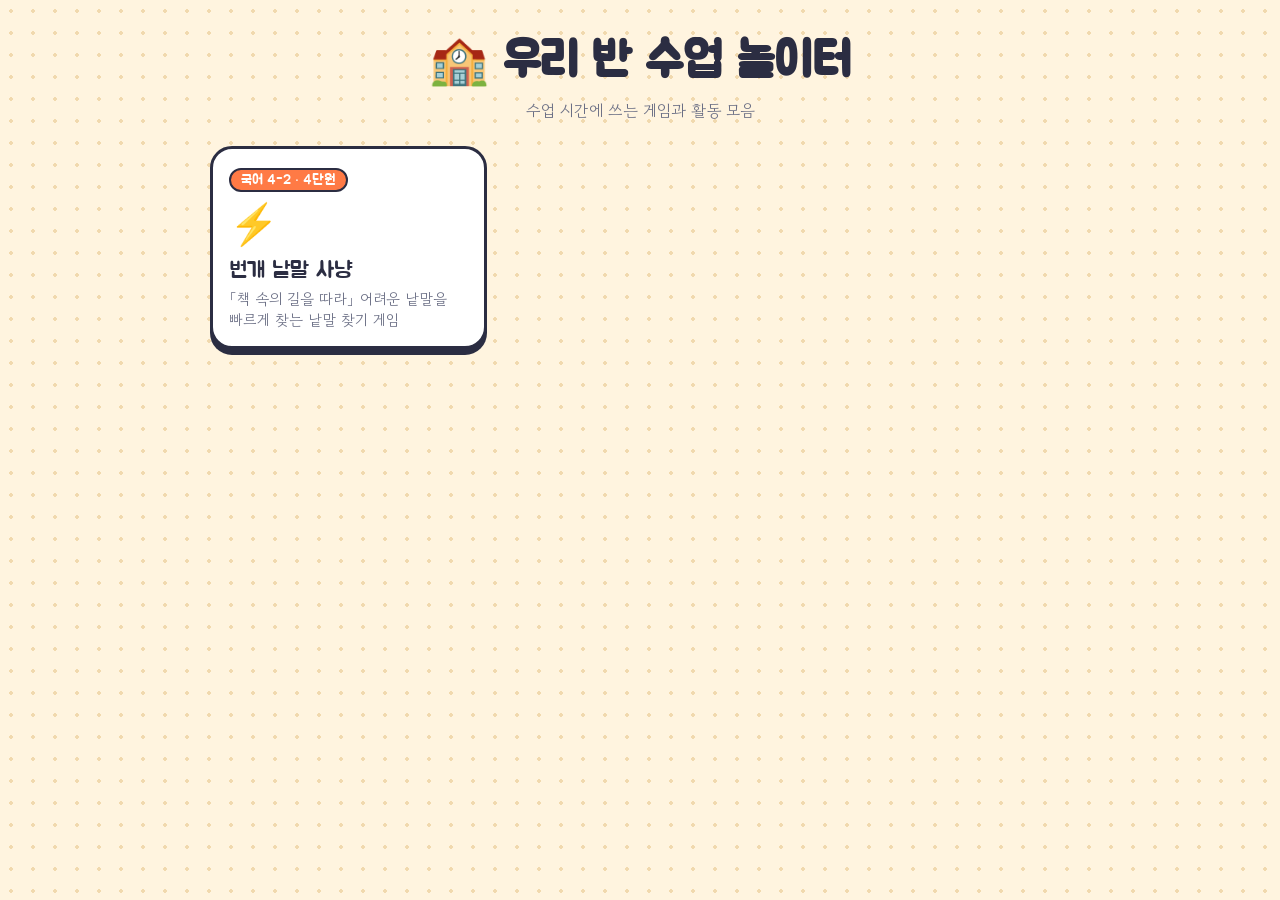
==== index.html @ 90dc0812 "번개 낱말 사냥(국어 4-2 4단원 낱말 찾기 게임)과 앱 목록 첫 화면 추가 Co-Authored-By: Claude Opus 5.5 <noreply@anthropic.com> " ====
<!DOCTYPE html>
<html lang="ko">
<head>
<meta charset="utf-8">
<meta name="viewport" content="width=device-width, initial-scale=1">
<title>우리 반 수업 놀이터</title>
<link href="https://fonts.googleapis.com/css2?family=Jua&family=Gowun+Dodum&display=swap" rel="stylesheet">
<style>
body{margin:0;min-height:100vh;font-family:'Gowun Dodum',sans-serif;color:#2B2D42;background:#FFF4DF;
  background-image:radial-gradient(#F1D9AE 1.6px,transparent 1.6px);background-size:22px 22px;word-break:keep-all}
main{max-width:860px;margin:0 auto;padding:32px 16px}
h1{font-family:'Jua',sans-serif;font-size:clamp(32px,6vw,48px);text-align:center;margin:0 0 6px}
p.sub{text-align:center;color:#6B6F85;margin:0 0 24px}
.apps{display:grid;grid-template-columns:repeat(auto-fill,minmax(min(100%,260px),1fr));gap:14px}
a.app{display:block;text-decoration:none;color:inherit;background:#fff;border:3px solid #2B2D42;border-radius:22px;padding:16px;box-shadow:0 6px 0 #2B2D42}
a.app:active{transform:translateY(5px);box-shadow:0 1px 0 #2B2D42}
.ic{font-size:40px}.t{font-family:'Jua',sans-serif;font-size:22px;margin:6px 0 4px}.d{font-size:15px;color:#6B6F85}
.tag{display:inline-block;font-family:'Jua',sans-serif;font-size:14px;background:#FF7A45;color:#fff;border:2px solid #2B2D42;border-radius:999px;padding:1px 10px}
</style>
</head>
<body>
<main>
  <h1>🏫 우리 반 수업 놀이터</h1>
  <p class="sub">수업 시간에 쓰는 게임과 활동 모음</p>
  <div class="apps">
    <a class="app" href="word-hunt/">
      <span class="tag">국어 4-2 · 4단원</span>
      <div class="ic">⚡</div>
      <div class="t">번개 낱말 사냥</div>
      <div class="d">「책 속의 길을 따라」 어려운 낱말을 빠르게 찾는 낱말 찾기 게임</div>
    </a>
  </div>
</main>
</body>
</html>
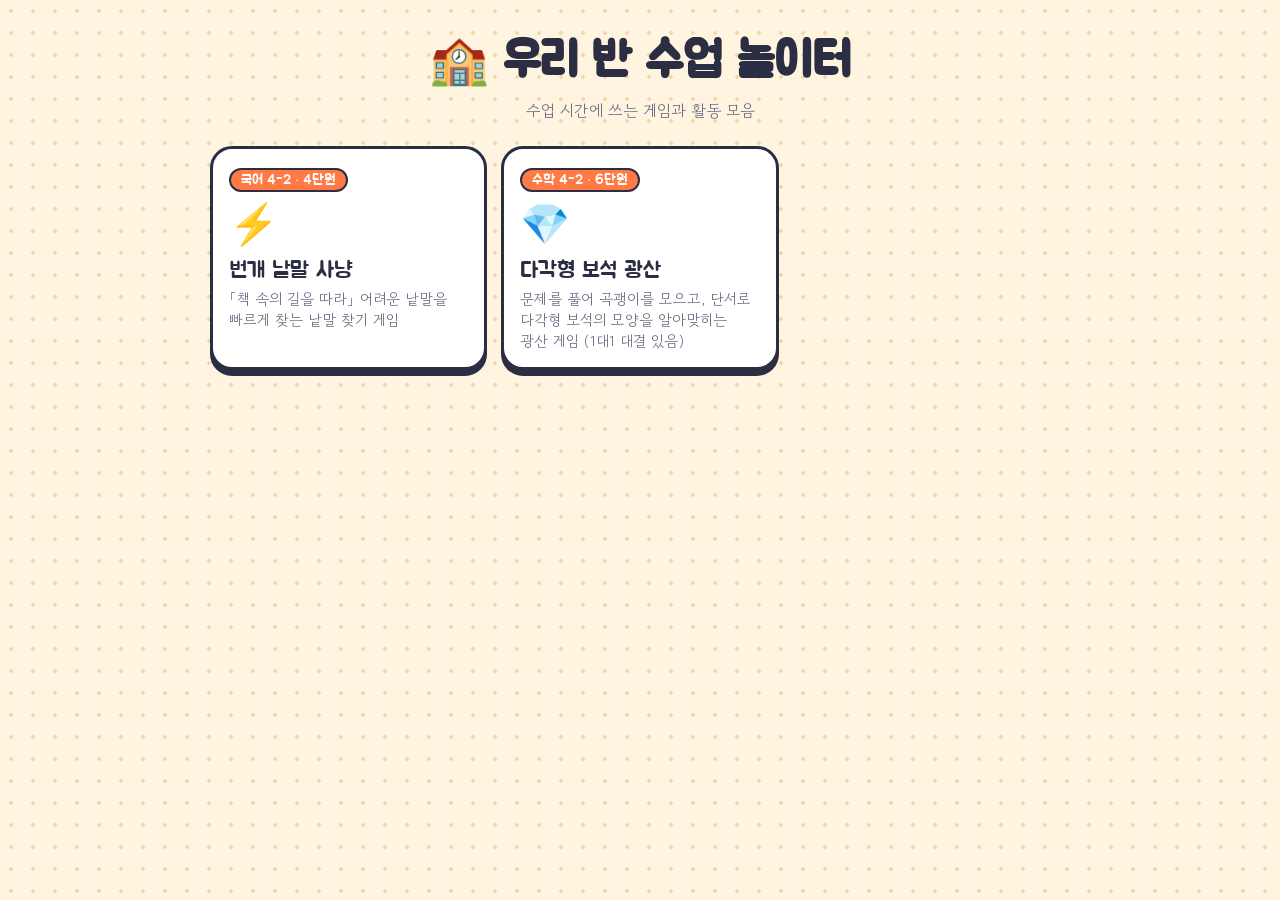
==== commit 12417ce8: "다각형 보석 광산(수학 4-2 6단원 다각형 복습 게임, 1대1 대결) 추가 Co-Authored-By: Claude Opus 5.5 <noreply@anthropic.com> C" ====
--- a/index.html
+++ b/index.html
@@ -29,6 +29,12 @@
       <div class="t">번개 낱말 사냥</div>
       <div class="d">「책 속의 길을 따라」 어려운 낱말을 빠르게 찾는 낱말 찾기 게임</div>
     </a>
+    <a class="app" href="gem-mine/">
+      <span class="tag">수학 4-2 · 6단원</span>
+      <div class="ic">💎</div>
+      <div class="t">다각형 보석 광산</div>
+      <div class="d">문제를 풀어 곡괭이를 모으고, 단서로 다각형 보석의 모양을 알아맞히는 광산 게임 (1대1 대결 있음)</div>
+    </a>
   </div>
 </main>
 </body>
